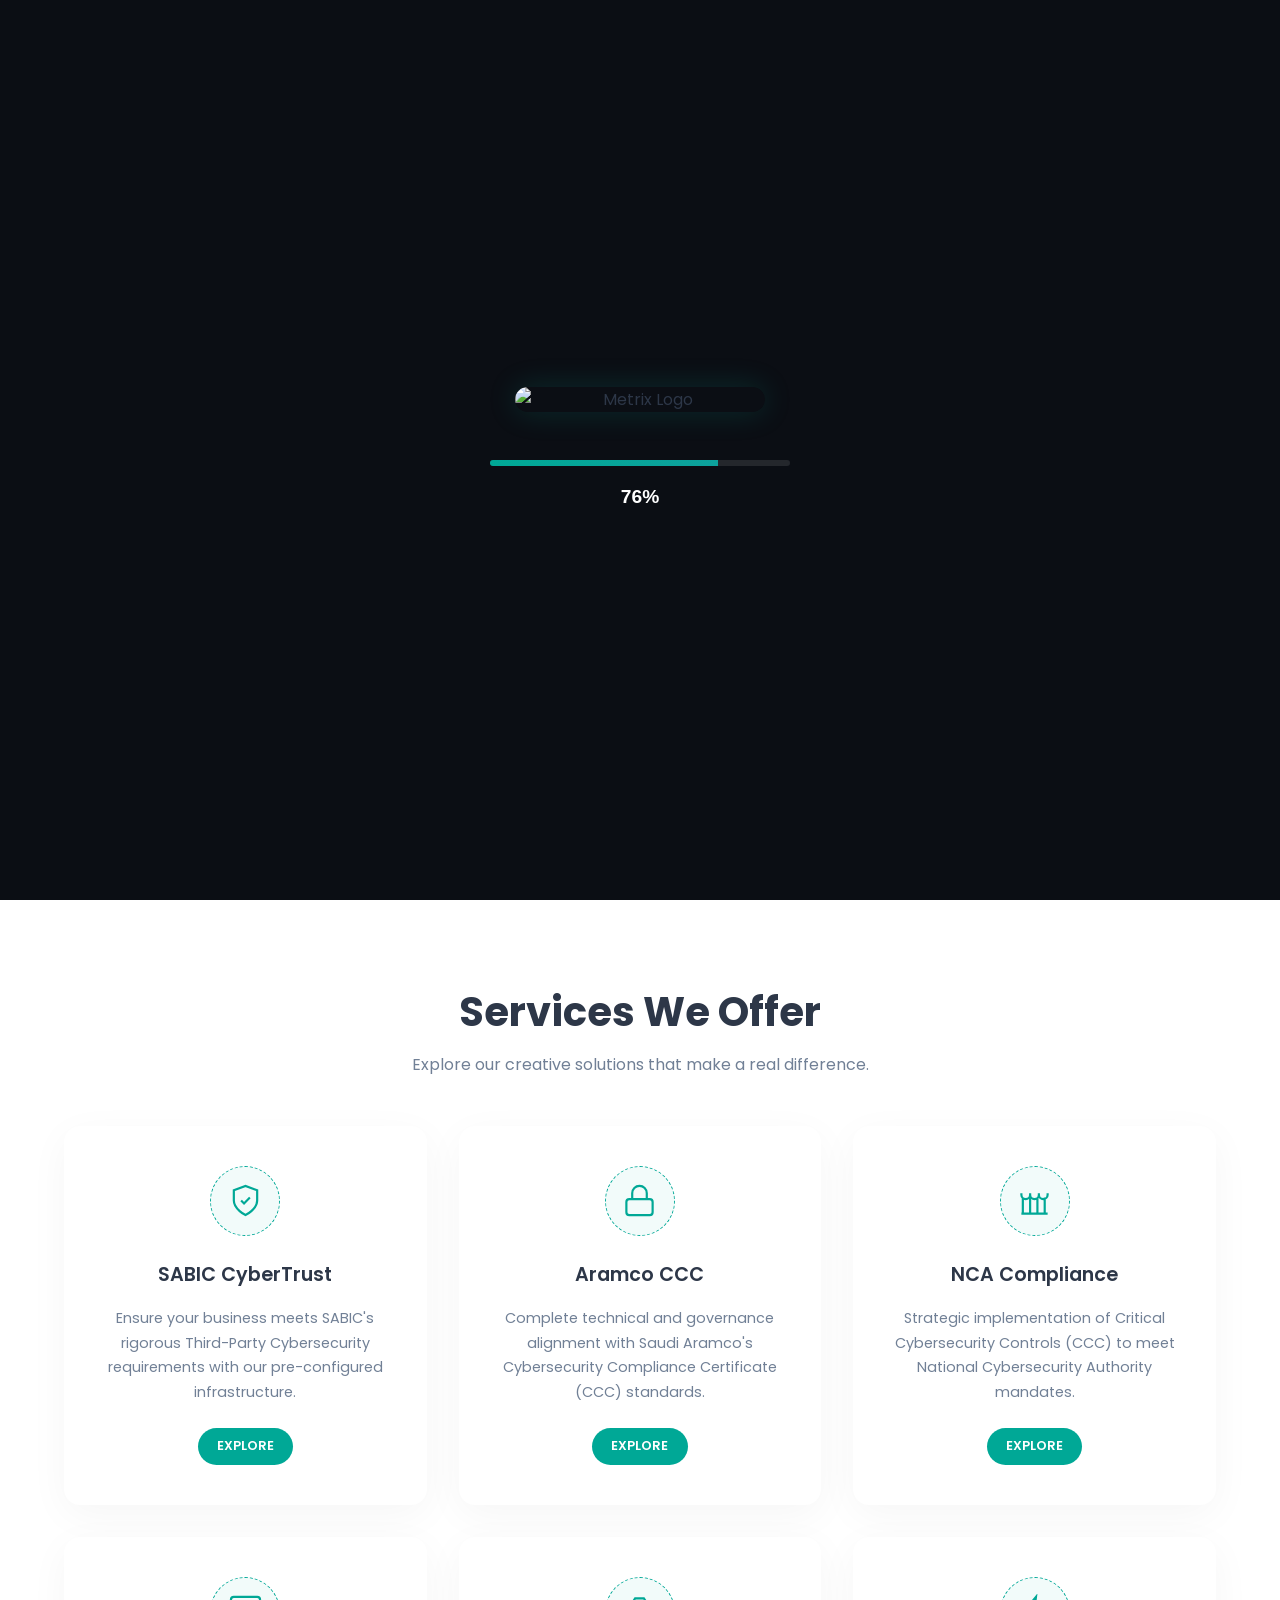
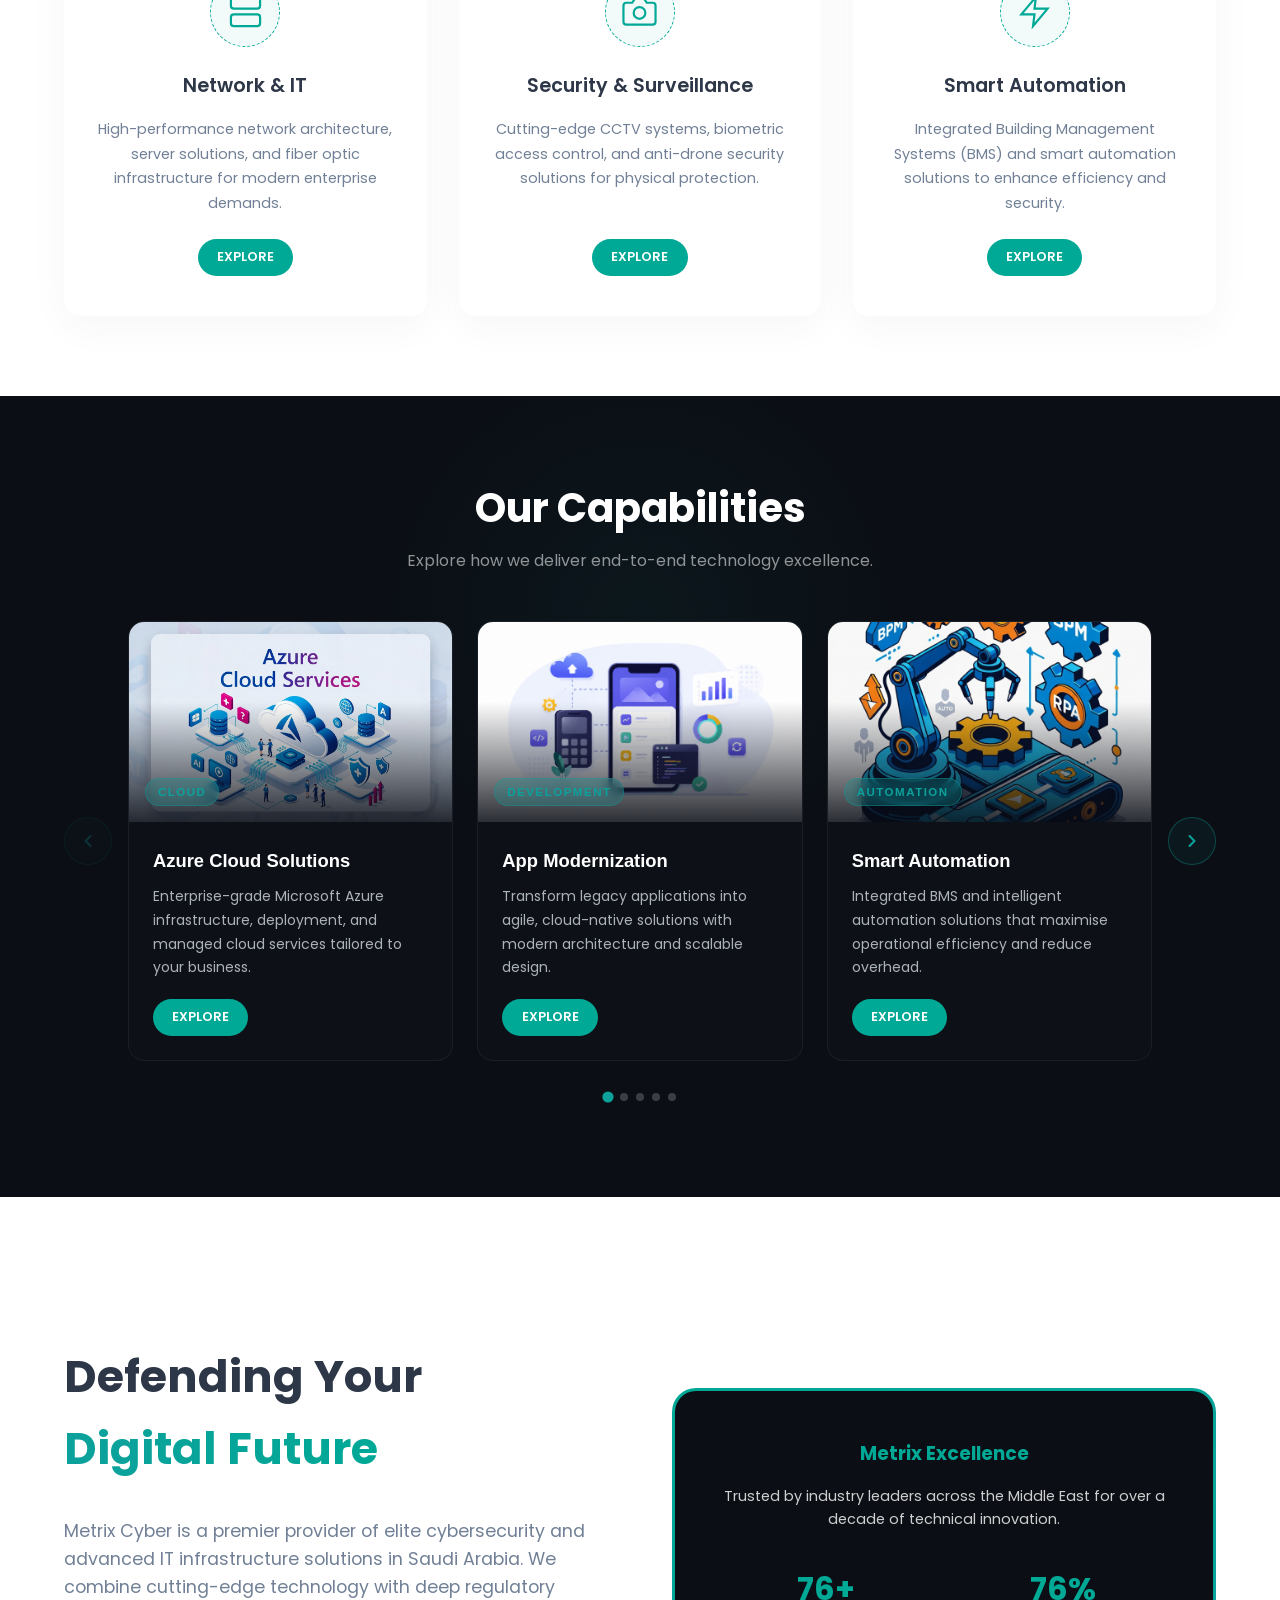
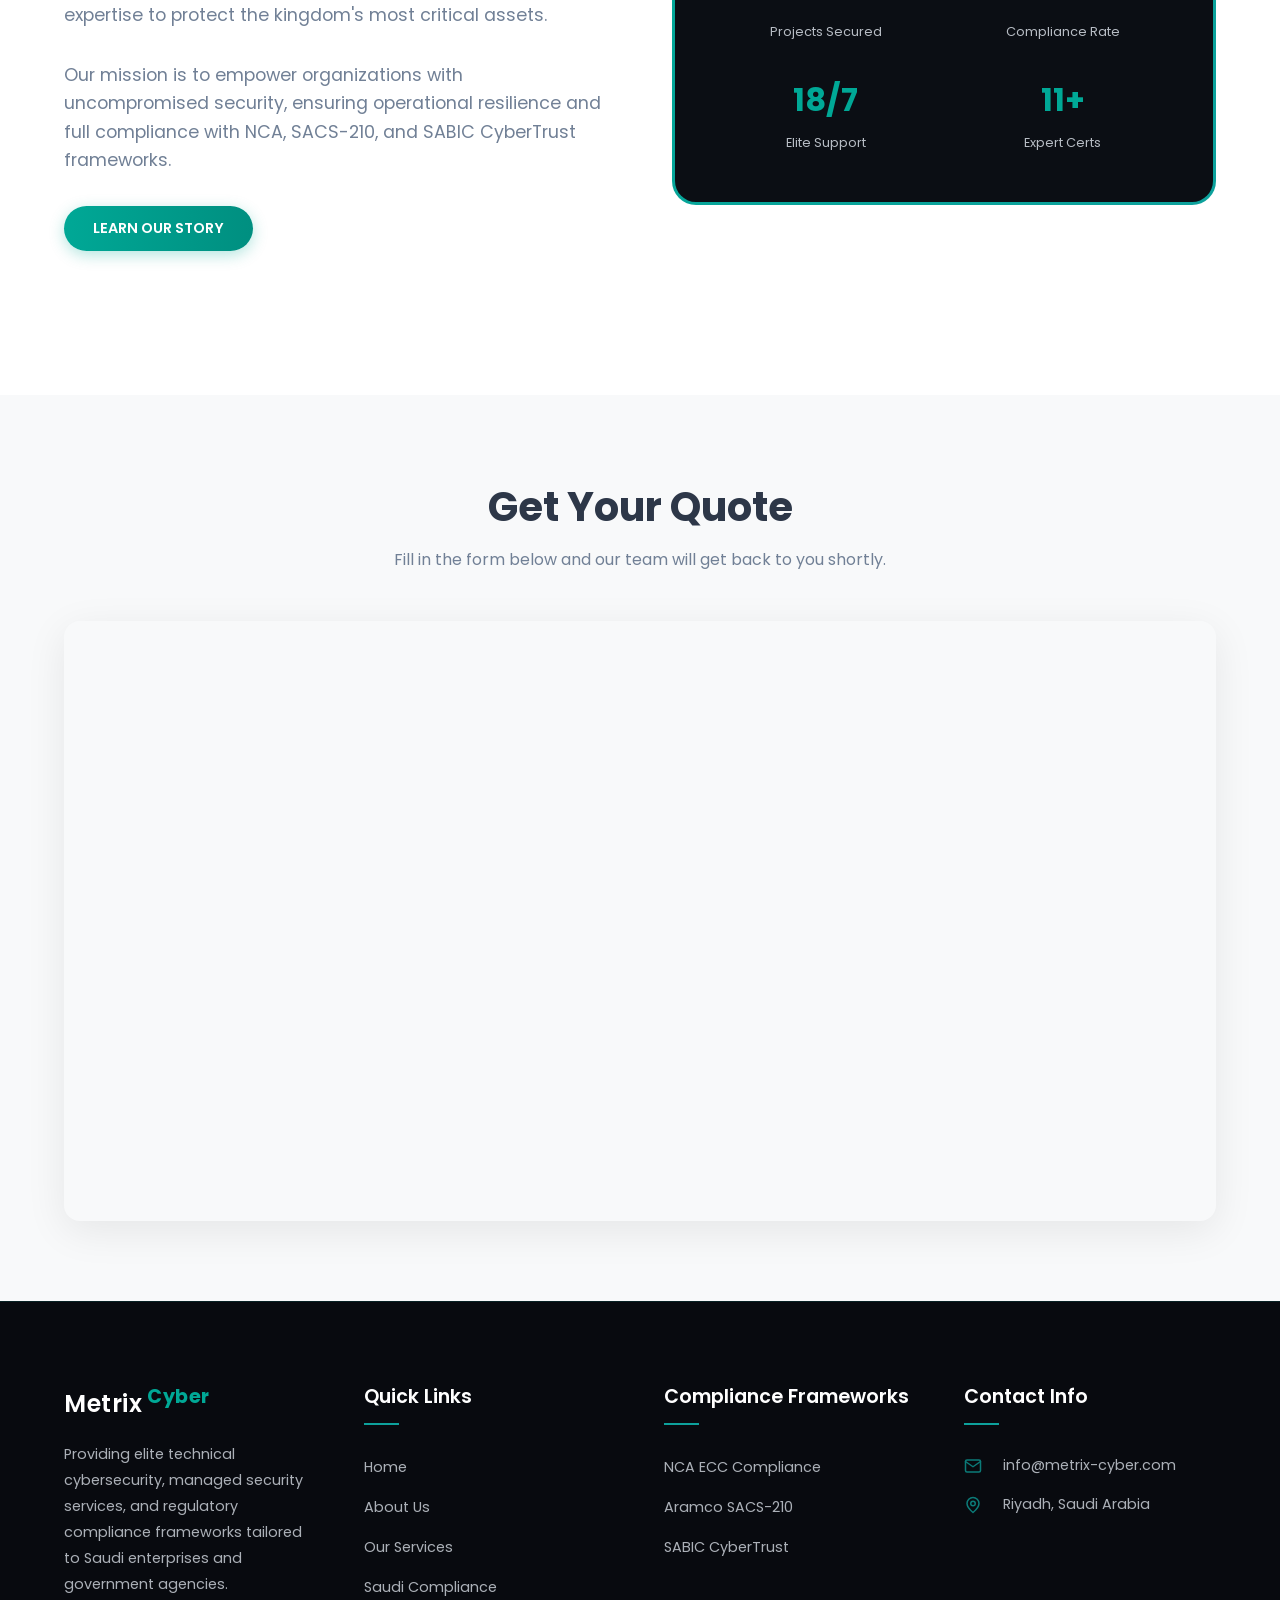
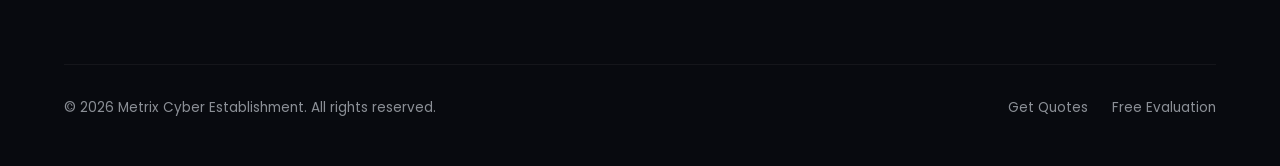
==== index.html @ 2e5e33c4 "Initial commit" ====
<!DOCTYPE html>
<html lang="en">

<head>
    <meta charset="UTF-8">
    <meta name="viewport" content="width=device-width, initial-scale=1.0">
    <title>Metrix Cyber - Advanced Cybersecurity & Compliance Saudi Arabia</title>
    <meta name="description" content="Metrix Cyber Establishment delivers elite corporate cybersecurity consulting, managed IT services, and rigorous regulatory compliance frameworks across Saudi Arabia. Partner with us for NCA ECC, Aramco SACS-210, and SABIC CyberTrust compliance.">
    <meta name="keywords" content="cybersecurity saudi arabia, metrix cyber, nca ecc compliance ksa, aramco sacs-210 certification, sabic cybertrust, cybersecurity riyadh, security audits saudi arabia">
    <meta name="robots" content="index, follow">
    <link rel="canonical" href="https://metrix-cyber.com/">
    
    <!-- Open Graph / Facebook -->
    <meta property="og:type" content="website">
    <meta property="og:url" content="https://metrix-cyber.com/">
    <meta property="og:title" content="Metrix Cyber - Advanced Cybersecurity & Compliance Saudi Arabia">
    <meta property="og:description" content="Metrix Cyber delivers premium corporate cybersecurity consulting, managed IT services, and rigorous regulatory compliance audits in KSA. NCA ECC, Aramco, SABIC CyberTrust.">
    <meta property="og:image" content="https://metrix-cyber.com/logo.png">

    <!-- Twitter -->
    <meta property="twitter:card" content="summary_large_image">
    <meta property="twitter:url" content="https://metrix-cyber.com/">
    <meta property="twitter:title" content="Metrix Cyber - Advanced Cybersecurity & Compliance Saudi Arabia">
    <meta property="twitter:description" content="Metrix Cyber delivers premium corporate cybersecurity consulting, managed IT services, and rigorous regulatory compliance audits in KSA. NCA ECC, Aramco, SABIC CyberTrust.">
    <meta property="twitter:image" content="https://metrix-cyber.com/logo.png">

    <!-- Schema.org JSON-LD Structured Data for LocalBusiness -->
    <script type="application/ld+json">
    {
      "@context": "https://schema.org",
      "@type": "LocalBusiness",
      "name": "Metrix Cyber Establishment",
      "image": "https://metrix-cyber.com/logo.png",
      "@id": "https://metrix-cyber.com/#organization",
      "url": "https://metrix-cyber.com/",
      "telephone": "",
      "address": {
        "@type": "PostalAddress",
        "streetAddress": "Riyadh",
        "addressLocality": "Riyadh",
        "addressRegion": "Riyadh Province",
        "addressCountry": "SA"
      },
      "geo": {
        "@type": "GeoCoordinates",
        "latitude": "24.7136",
        "longitude": "46.6753"
      },
      "openingHoursSpecification": {
        "@type": "OpeningHoursSpecification",
        "dayOfWeek": [
          "Sunday",
          "Monday",
          "Tuesday",
          "Wednesday",
          "Thursday"
        ],
        "opens": "08:00",
        "closes": "18:00"
      },
      "sameAs": []
    }
    </script>
    <link rel="icon" type="image/png" href="logo.png">
    <!-- Fonts -->
    <link href="https://fonts.googleapis.com/css2?family=Poppins:wght@300;400;500;600;700&display=swap"
        rel="stylesheet">
    <!-- CSS -->
    <link rel="stylesheet" href="./style.css?v=2">
    <!-- Three.js for 3D Particles -->
    <script src="https://cdnjs.cloudflare.com/ajax/libs/three.js/r128/three.min.js"></script>
</head>

<body>
    <!-- Preloader -->
    <div id="preloader">
        <script>
            (function() {
                var isReload = false;
                try {
                    var navs = window.performance && window.performance.getEntriesByType && window.performance.getEntriesByType('navigation');
                    if (navs && navs.length > 0) {
                        isReload = navs[0].type === 'reload';
                    }
                } catch(e) {}
                if (sessionStorage.getItem('preloader-run') === 'true' && !isReload) {
                    document.getElementById('preloader').style.display = 'none';
                }
            })();
        </script>
        <div class="loader-content">
            <div class="loader-logo-img">
                <img src="logo.png" alt="Metrix Logo">
            </div>
            <div class="loader-progress-container">
                <div class="loader-bar"></div>
                <div class="loader-percent">0%</div>
            </div>
        </div>
    </div>

    <!-- Navigation -->
    <header class="header" id="header">
        <div class="container header-container">
            <div class="logo">
                <span class="logo-text">Metrix</span><span class="logo-icon">Cyber</span>
            </div>
            <nav class="nav">
                <a href="#home" class="active">Home</a>
                <a href="#about">About Us</a>
                <a href="#services">Services</a>
                <a href="compliance.html">Compliance</a>
            </nav>
            <a href="https://forms.cloud.microsoft/r/xnYVCpfbb3" target="_blank" rel="noopener" class="btn primary-btn">GET QUOTES</a>
            <button class="dark-mode-toggle" id="dark-mode-toggle" aria-label="Toggle dark mode">
                <svg class="icon-sun" xmlns="http://www.w3.org/2000/svg" viewBox="0 0 24 24" fill="none" stroke="#0da19c" stroke-width="2" stroke-linecap="round" stroke-linejoin="round"><circle cx="12" cy="12" r="5"/><line x1="12" y1="1" x2="12" y2="3"/><line x1="12" y1="21" x2="12" y2="23"/><line x1="4.22" y1="4.22" x2="5.64" y2="5.64"/><line x1="18.36" y1="18.36" x2="19.78" y2="19.78"/><line x1="1" y1="12" x2="3" y2="12"/><line x1="21" y1="12" x2="23" y2="12"/><line x1="4.22" y1="19.78" x2="5.64" y2="18.36"/><line x1="18.36" y1="5.64" x2="19.78" y2="4.22"/></svg>
                <svg class="icon-moon" xmlns="http://www.w3.org/2000/svg" viewBox="0 0 24 24" fill="none" stroke="#0da19c" stroke-width="2" stroke-linecap="round" stroke-linejoin="round"><path d="M21 12.79A9 9 0 1 1 11.21 3 7 7 0 0 0 21 12.79z"/></svg>
            </button>
        </div>
    </header>

    <main>
        <!-- Hero Section -->
        <section id="home" class="hero section-scroll">
            <!-- 3D Particle Canvas -->
            <canvas id="hero-canvas"></canvas>

            <div class="container hero-content scroll-reveal">
                <h1>Delivering<br><span>Superior IT Solutions <span class="dot"></span></span></h1>
                <p>You can easily change any design to your own. It is also highly customizable SEO friendly template.
                </p>
            </div>
            <div class="hero-image-placeholder" id="hero-img-container">
                <img src="./Gemini_Generated_Image_jnz68rjnz68rjnz6.png" alt="Metrix Cyber Establishment - Advanced Corporate IT Solutions &amp; WebGL Cyber Defense Saudi Arabia"
                    style="max-width: 100%; height: auto;">
            </div>
        </section>

        <!-- Services Section -->
        <section id="services" class="services section-scroll">
            <div class="services-bg-placeholder" id="services-bg-container"></div>
            <div class="container scroll-reveal">
                <div class="section-header">
                    <h2>Services We Offer</h2>
                    <p>Explore our creative solutions that make a real difference.</p>
                </div>

                <div class="services-grid">
                    <div class="service-card scroll-reveal-delay">
                        <div class="icon-wrapper">
                            <img src="data:image/svg+xml;utf8,<svg xmlns='http://www.w3.org/2000/svg' viewBox='0 0 24 24' fill='none' stroke='%2300A896' stroke-width='1.5'><path d='M12 22s8-4 8-10V5l-8-3-8 3v7c0 6 8 10 8 10z'/><path d='M9 12l2 2 4-4'/></svg>"
                                alt="SABIC CyberTrust">
                        </div>
                        <h3>SABIC CyberTrust</h3>
                        <p>Ensure your business meets SABIC's rigorous Third-Party Cybersecurity requirements with our
                            pre-configured infrastructure.</p>
                        <a href="compliance.html#sabic-ct" class="btn-small">EXPLORE</a>
                    </div>

                    <div class="service-card scroll-reveal-delay">
                        <div class="icon-wrapper">
                            <img src="data:image/svg+xml;utf8,<svg xmlns='http://www.w3.org/2000/svg' viewBox='0 0 24 24' fill='none' stroke='%2300A896' stroke-width='1.5'><rect x='3' y='11' width='18' height='11' rx='2' ry='2'/><path d='M7 11V7a5 5 0 0 1 10 0v4'/></svg>"
                                alt="Aramco CCC">
                        </div>
                        <h3>Aramco CCC</h3>
                        <p>Complete technical and governance alignment with Saudi Aramco's Cybersecurity Compliance
                            Certificate (CCC) standards.</p>
                        <a href="compliance.html#sacs-210" class="btn-small">EXPLORE</a>
                    </div>

                    <div class="service-card scroll-reveal-delay">
                        <div class="icon-wrapper">
                            <img src="data:image/svg+xml;utf8,<svg xmlns='http://www.w3.org/2000/svg' viewBox='0 0 24 24' fill='none' stroke='%2300A896' stroke-width='1.5'><path d='M3 21h18M3 7v1a3 3 0 006 0V7m0 1a3 3 0 006 0V7m0 1a3 3 0 006 0V7M4 21V10m5 11V10m5 11V10m5 11V10'/></svg>"
                                alt="NCA Compliance">
                        </div>
                        <h3>NCA Compliance</h3>
                        <p>Strategic implementation of Critical Cybersecurity Controls (CCC) to meet National
                            Cybersecurity Authority mandates.</p>
                        <a href="compliance.html#nca" class="btn-small">EXPLORE</a>
                    </div>

                    <div class="service-card scroll-reveal-delay">
                        <div class="icon-wrapper">
                            <img src="data:image/svg+xml;utf8,<svg xmlns='http://www.w3.org/2000/svg' viewBox='0 0 24 24' fill='none' stroke='%2300A896' stroke-width='1.5'><rect x='2' y='2' width='20' height='8' rx='2'/><rect x='2' y='14' width='20' height='8' rx='2'/><line x1='6' y1='6' x2='6.01' y2='6'/><line x1='6' y1='18' x2='6.01' y2='18'/></svg>"
                                alt="Network & IT">
                        </div>
                        <h3>Network & IT</h3>
                        <p>High-performance network architecture, server solutions, and fiber optic infrastructure for
                            modern enterprise demands.</p>
                        <a href="services.html" class="btn-small">EXPLORE</a>
                    </div>

                    <div class="service-card scroll-reveal-delay">
                        <div class="icon-wrapper">
                            <img src="data:image/svg+xml;utf8,<svg xmlns='http://www.w3.org/2000/svg' viewBox='0 0 24 24' fill='none' stroke='%2300A896' stroke-width='1.5'><path d='M23 19a2 2 0 0 1-2 2H3a2 2 0 0 1-2-2V8a2 2 0 0 1 2-2h4l2-3h6l2 3h4a2 2 0 0 1 2 2z'/><circle cx='12' cy='13' r='4'/></svg>"
                                alt="Security & Surveillance">
                        </div>
                        <h3>Security & Surveillance</h3>
                        <p>Cutting-edge CCTV systems, biometric access control, and anti-drone security solutions for
                            physical protection.</p>
                        <a href="services.html" class="btn-small">EXPLORE</a>
                    </div>

                    <div class="service-card scroll-reveal-delay">
                        <div class="icon-wrapper">
                            <img src="data:image/svg+xml;utf8,<svg xmlns='http://www.w3.org/2000/svg' viewBox='0 0 24 24' fill='none' stroke='%2300A896' stroke-width='1.5'><path d='M13 2L3 14h9l-1 8 10-12h-9l1-8z'/></svg>"
                                alt="Smart Automation">
                        </div>
                        <h3>Smart Automation</h3>
                        <p>Integrated Building Management Systems (BMS) and smart automation solutions to enhance
                            efficiency and security.</p>
                        <a href="services.html" class="btn-small">EXPLORE</a>
                    </div>
                </div>
            </div>
        </section>

        <!-- Image Services Carousel Section -->
        <section class="img-services-section" id="img-services">
            <div class="container">
                <div class="section-header scroll-reveal">
                    <h2 style="color: var(--white);">Our Capabilities</h2>
                    <p style="color: rgba(255,255,255,0.55);">Explore how we deliver end-to-end technology excellence.</p>
                </div>

                <div class="img-carousel-wrapper">
                    <!-- Left Arrow -->
                    <button class="carousel-arrow" id="carousel-prev" aria-label="Previous services">
                        <svg width="20" height="20" viewBox="0 0 24 24" fill="none" stroke="currentColor" stroke-width="2.5" stroke-linecap="round" stroke-linejoin="round"><polyline points="15 18 9 12 15 6"/></svg>
                    </button>

                    <!-- Scrollable Viewport -->
                    <div class="img-carousel-viewport">
                        <div class="img-carousel-track" id="img-carousel-track">

                            <!-- Card 1: Azure Cloud -->
                            <div class="img-service-card" id="azure">
                                <div class="img-service-thumb">
                                    <img src="./images/AZURE.jpg" alt="Azure Cloud Services" loading="lazy">
                                    <div class="img-service-overlay">
                                        <span class="img-service-badge">Cloud</span>
                                    </div>
                                </div>
                                <div class="img-service-body">
                                    <h3>Azure Cloud Solutions</h3>
                                    <p>Enterprise-grade Microsoft Azure infrastructure, deployment, and managed cloud services tailored to your business.</p>
                                    <a href="services.html#azure" class="btn-small">EXPLORE</a>
                                </div>
                            </div>

                            <!-- Card 2: App Modernization -->
                            <div class="img-service-card" id="app-modernization">
                                <div class="img-service-thumb">
                                    <img src="./images/App Modernization.png" alt="App Modernization" loading="lazy">
                                    <div class="img-service-overlay">
                                        <span class="img-service-badge">Development</span>
                                    </div>
                                </div>
                                <div class="img-service-body">
                                    <h3>App Modernization</h3>
                                    <p>Transform legacy applications into agile, cloud-native solutions with modern architecture and scalable design.</p>
                                    <a href="services.html#app-modernization" class="btn-small">EXPLORE</a>
                                </div>
                            </div>

                            <!-- Card 3: Automation -->
                            <div class="img-service-card" id="automation">
                                <div class="img-service-thumb">
                                    <img src="./images/Automation.jpg" alt="Smart Automation" loading="lazy">
                                    <div class="img-service-overlay">
                                        <span class="img-service-badge">Automation</span>
                                    </div>
                                </div>
                                <div class="img-service-body">
                                    <h3>Smart Automation</h3>
                                    <p>Integrated BMS and intelligent automation solutions that maximise operational efficiency and reduce overhead.</p>
                                    <a href="services.html#automation" class="btn-small">EXPLORE</a>
                                </div>
                            </div>

                            <!-- Card 4: Data Analytics -->
                            <div class="img-service-card" id="data-analytics">
                                <div class="img-service-thumb">
                                    <img src="./images/Data Analytics.jpg" alt="Data Analytics" loading="lazy">
                                    <div class="img-service-overlay">
                                        <span class="img-service-badge">Analytics</span>
                                    </div>
                                </div>
                                <div class="img-service-body">
                                    <h3>Data Analytics</h3>
                                    <p>Turn raw data into actionable intelligence with advanced BI dashboards, reporting, and predictive analytics.</p>
                                    <a href="services.html#data-analytics" class="btn-small">EXPLORE</a>
                                </div>
                            </div>

                            <!-- Card 5: Digital Transformation -->
                            <div class="img-service-card" id="digital-transformation">
                                <div class="img-service-thumb">
                                    <img src="./images/DigitalTransformation.jpg" alt="Digital Transformation" loading="lazy">
                                    <div class="img-service-overlay">
                                        <span class="img-service-badge">Strategy</span>
                                    </div>
                                </div>
                                <div class="img-service-body">
                                    <h3>Digital Transformation</h3>
                                    <p>End-to-end digital strategy and implementation to future-proof your organisation in a rapidly evolving landscape.</p>
                                    <a href="services.html#digital-transformation" class="btn-small">EXPLORE</a>
                                </div>
                            </div>

                            <!-- Card 6: Managed IT -->
                            <div class="img-service-card" id="managed-it">
                                <div class="img-service-thumb">
                                    <img src="./images/ManagedIT.jpg" alt="Managed IT Services" loading="lazy">
                                    <div class="img-service-overlay">
                                        <span class="img-service-badge">Managed IT</span>
                                    </div>
                                </div>
                                <div class="img-service-body">
                                    <h3>Managed IT Services</h3>
                                    <p>Proactive 24/7 monitoring, helpdesk support, and full IT management so you can focus on your core business.</p>
                                    <a href="services.html#managed-it" class="btn-small">EXPLORE</a>
                                </div>
                            </div>

                            <!-- Card 7: Microsoft Dynamics -->
                            <div class="img-service-card" id="dynamics">
                                <div class="img-service-thumb">
                                    <img src="./images/Microsoft Dynamics.jpg" alt="Microsoft Dynamics" loading="lazy">
                                    <div class="img-service-overlay">
                                        <span class="img-service-badge">ERP / CRM</span>
                                    </div>
                                </div>
                                <div class="img-service-body">
                                    <h3>Microsoft Dynamics</h3>
                                    <p>Streamline operations with Microsoft Dynamics 365 ERP and CRM solutions customised for Saudi enterprises.</p>
                                    <a href="services.html#dynamics" class="btn-small">EXPLORE</a>
                                </div>
                            </div>

                        </div><!-- /.img-carousel-track -->
                    </div><!-- /.img-carousel-viewport -->

                    <!-- Right Arrow -->
                    <button class="carousel-arrow" id="carousel-next" aria-label="Next services">
                        <svg width="20" height="20" viewBox="0 0 24 24" fill="none" stroke="currentColor" stroke-width="2.5" stroke-linecap="round" stroke-linejoin="round"><polyline points="9 18 15 12 9 6"/></svg>
                    </button>
                </div><!-- /.img-carousel-wrapper -->

                <!-- Dot Indicators -->
                <div class="carousel-dots" id="carousel-dots"></div>

            </div>
        </section>

        <!-- About Us Section -->
        <section id="about" class="section-scroll" style="background: var(--white);">
            <div class="container scroll-reveal">
                <div class="about-split">
                    <div class="about-text">
                        <div class="section-header" style="text-align: left; margin-bottom: 2rem;">
                            <h2 style="font-size: 2.8rem;">Defending Your <br><span class="gradient-text">Digital
                                    Future</span></h2>
                        </div>
                        <p style="color: var(--gray-muted); font-size: 1.1rem; margin-bottom: 2rem;">
                            Metrix Cyber is a premier provider of elite cybersecurity and advanced IT infrastructure
                            solutions in Saudi Arabia. We combine cutting-edge technology with deep regulatory expertise
                            to protect the kingdom's most critical assets.
                        </p>
                        <p style="color: var(--gray-muted); font-size: 1.1rem; margin-bottom: 2rem;">
                            Our mission is to empower organizations with uncompromised security, ensuring operational
                            resilience and full compliance with NCA, SACS-210, and SABIC CyberTrust frameworks.
                        </p>
                        <a href="about.html" class="btn primary-btn">LEARN OUR STORY</a>
                    </div>
                    <div class="about-visual">
                        <div class="interactive-card">
                            <div class="card-inner">
                                <h3 style="color: var(--primary-teal); margin-bottom: 1rem;">Metrix Excellence</h3>
                                <p style="font-size: 0.9rem; opacity: 0.8;">Trusted by industry leaders across the
                                    Middle East for over a decade of technical innovation.</p>
                                <div class="stat-grid">
                                    <div class="stat-item">
                                        <h4><span class="count-up" data-target="100">0</span>+</h4>
                                        <p>Projects Secured</p>
                                    </div>
                                    <div class="stat-item">
                                        <h4><span class="count-up" data-target="100">0</span>%</h4>
                                        <p>Compliance Rate</p>
                                    </div>
                                    <div class="stat-item">
                                        <h4><span class="count-up" data-target="24">0</span>/7</h4>
                                        <p>Elite Support</p>
                                    </div>
                                    <div class="stat-item">
                                        <h4><span class="count-up" data-target="15">0</span>+</h4>
                                        <p>Expert Certs</p>
                                    </div>
                                </div>
                            </div>
                        </div>
                    </div>
                </div>
            </div>
        </section>

        <!-- Quote / Contact Section -->
        <section id="contact" class="contact section-scroll" style="background: #f8f9fa;">
            <div class="container scroll-reveal">
                <div class="section-header">
                    <h2>Get Your Quote</h2>
                    <p>Fill in the form below and our team will get back to you shortly.</p>
                </div>
                <div class="ms-form-wrapper">
                    <iframe
                        id="ms-quote-form"
                        src="https://forms.cloud.microsoft/r/xnYVCpfbb3"
                        width="100%"
                        height="600"
                        frameborder="0"
                        marginwidth="0"
                        marginheight="0"
                        style="border: none; border-radius: 16px; box-shadow: 0 10px 40px rgba(0,0,0,0.08); display: block;"
                        allowfullscreen
                        title="Metrix Cyber Quote Request Form"
                    ></iframe>
                </div>
            </div>
        </section>

    </main>

    <!-- Footer -->
    <footer class="footer">
        <div class="container">
            <div class="footer-grid">
                <div class="footer-col footer-about">
                    <div class="logo">
                        <span class="logo-text" style="color: var(--white);">Metrix</span><span class="logo-icon">Cyber</span>
                    </div>
                    <p style="margin-top: 1rem;">Providing elite technical cybersecurity, managed security services, and regulatory compliance frameworks tailored to Saudi enterprises and government agencies.</p>
                </div>
                <div class="footer-col">
                    <h3>Quick Links</h3>
                    <ul class="footer-links-list">
                        <li><a href="index.html">Home</a></li>
                        <li><a href="about.html">About Us</a></li>
                        <li><a href="services.html">Our Services</a></li>
                        <li><a href="compliance.html">Saudi Compliance</a></li>
                    </ul>
                </div>
                <div class="footer-col">
                    <h3>Compliance Frameworks</h3>
                    <ul class="footer-links-list">
                        <li><a href="compliance.html#nca">NCA ECC Compliance</a></li>
                        <li><a href="compliance.html#aramco">Aramco SACS-210</a></li>
                        <li><a href="compliance.html#sabic">SABIC CyberTrust</a></li>
                    </ul>
                </div>
                <div class="footer-col">
                    <h3>Contact Info</h3>
                    <ul class="footer-contact-info">
                        <li style="color: var(--text-light); opacity: 0.75; font-size: 0.9rem;">
                            <svg width="18" height="18" viewBox="0 0 24 24" fill="none" stroke="currentColor" stroke-width="2" stroke-linecap="round" stroke-linejoin="round" style="margin-right: 0.5rem; color: var(--accent-cyan);"><path d="M4 4h16c1.1 0 2 .9 2 2v12c0 1.1-.9 2-2 2H4c-1.1 0-2-.9-2-2V6c0-1.1.9-2 2-2z"></path><polyline points="22,6 12,13 2,6"></polyline></svg>
                            info@metrix-cyber.com
                        </li>
                        <li style="color: var(--text-light); opacity: 0.75; font-size: 0.9rem;">
                            <svg width="18" height="18" viewBox="0 0 24 24" fill="none" stroke="currentColor" stroke-width="2" stroke-linecap="round" stroke-linejoin="round" style="margin-right: 0.5rem; color: var(--accent-cyan);"><path d="M12 2a8 8 0 0 0-8 8c0 5.25 8 12 8 12s8-6.75 8-12a8 8 0 0 0-8-8z"></path><circle cx="12" cy="10" r="3"></circle></svg>
                            Riyadh, Saudi Arabia
                        </li>
                    </ul>
                </div>
            </div>
            <div class="footer-bottom">
                <p>&copy; 2026 Metrix Cyber Establishment. All rights reserved.</p>
                <div class="footer-bottom-links">
                    <a href="index.html#contact">Get Quotes</a>
                    <a href="compliance.html#evaluation">Free Evaluation</a>
                </div>
            </div>
        </div>
    </footer>

    <!-- Scripts -->
    <script src="./script.js?v=2"></script>
    <script src="./chatbot.js?v=2"></script>
</body>

</html>
---- style.css ----
/* Color Palette based on Screenshots */
:root {
    --primary-teal: #00A896; /* Close match to the teal/cyan in screenshots */
    --primary-dark: #008f80;
    --dark-bg: #0B0E14; /* Deep dark background for hero */
    --light-bg: #F8F9FA; /* Off-white for sections */
    --white: #FFFFFF;
    --text-dark: #2D3748; /* Text on light background */
    --text-light: #E2E8F0; /* Text on dark background */
    --gray-muted: #718096;
    --font-main: 'Poppins', sans-serif;
    --transition-speed: 0.4s;
    --z-loader: 9999;
    --accent-cyan: #0da19c;
}

* { margin: 0; padding: 0; box-sizing: border-box; }
html { scroll-behavior: smooth; font-family: var(--font-main); overflow-x: hidden; }
body { background-color: var(--white); color: var(--text-dark); line-height: 1.6; }

/* Scroll Animations */
.scroll-reveal {
    opacity: 0;
    transform: translateY(40px);
    transition: opacity 0.8s ease-out, transform 0.8s ease-out;
}
.scroll-reveal.visible {
    opacity: 1;
    transform: translateY(0);
}
.scroll-reveal-delay {
    opacity: 0;
    transform: translateY(30px);
    transition: opacity 0.6s ease-out, transform 0.6s ease-out;
}
.scroll-reveal-delay.visible {
    opacity: 1;
    transform: translateY(0);
}

.container {
    width: 90%;
    max-width: 1200px;
    margin: 0 auto;
    position: relative;
    z-index: 2;
}

.section-scroll { padding: 5rem 0; }
.section-header { text-align: center; margin-bottom: 3rem; }
.section-header h2 { font-size: 2.5rem; font-weight: 700; color: var(--text-dark); margin-bottom: 0.5rem; }
.section-header p { color: var(--gray-muted); font-size: 1rem; }

/* Buttons */
.btn {
    display: inline-block; padding: 0.7rem 1.8rem; border-radius: 30px; font-weight: 600; text-decoration: none; font-size: 0.9rem; cursor: pointer; transition: all var(--transition-speed); border: none; outline: none;
}
.primary-btn {
    background: linear-gradient(90deg, #00A896, #008f80); color: var(--white); box-shadow: 0 4px 15px rgba(0, 168, 150, 0.3);
}
.primary-btn:hover { transform: translateY(-2px); box-shadow: 0 6px 20px rgba(0, 168, 150, 0.4); }

.btn-small {
    background: var(--primary-teal); color: var(--white); padding: 0.5rem 1.2rem; border-radius: 20px; text-decoration: none; font-size: 0.8rem; font-weight: 600; transition: 0.3s;
}
.btn-small:hover { background: var(--primary-dark); }

/* Preloader */
#preloader {
    position: fixed;
    top: 0;
    left: 0;
    width: 100%;
    height: 100%;
    background-color: var(--dark-bg);
    display: flex;
    justify-content: center;
    align-items: center;
    z-index: var(--z-loader);
    transition: opacity 0.8s ease, visibility 0.8s;
}

#preloader.fade-out {
    opacity: 0;
    visibility: hidden;
}

.loader-content {
    text-align: center;
    display: flex;
    flex-direction: column;
    align-items: center;
    gap: 3rem;
}

.loader-logo-img {
    width: 250px;
    animation: logoPulse 2s infinite ease-in-out;
}

.loader-logo-img img {
    width: 100%;
    height: auto;
    border-radius: 20px;
    box-shadow: 0 0 30px rgba(0, 168, 150, 0.2);
    display: block;
}

.loader-progress-container {
    width: 300px;
    display: flex;
    flex-direction: column;
    align-items: center;
    gap: 1rem;
}

.loader-bar {
    width: 100%;
    height: 6px;
    background: rgba(255, 255, 255, 0.1);
    border-radius: 10px;
    position: relative;
    overflow: hidden;
}

.loader-bar::after {
    content: "";
    position: absolute;
    top: 0;
    left: 0;
    width: var(--load-progress, 0%);
    height: 100%;
    background: linear-gradient(90deg, var(--primary-teal), var(--accent-cyan));
    transition: width 0.1s linear;
}

.loader-percent {
    color: var(--white);
    font-size: 1.2rem;
    font-weight: 600;
    font-family: 'Space Grotesk', sans-serif;
}

@keyframes logoPulse {
    0%, 100% { transform: scale(1); filter: drop-shadow(0 0 0px var(--primary-teal)); }
    50% { transform: scale(1.05); filter: drop-shadow(0 0 30px var(--primary-teal)); }
}


/* Header */
.header { position: fixed; top: 20px; width: 100%; padding: 0; z-index: 100; transition: all 0.4s; display: flex; justify-content: center; }
.header.scrolled { top: 0; }

.header-container { 
    background: #000000; 
    border-radius: 50px; 
    padding: 0.8rem 2.5rem; 
    display: flex; justify-content: space-between; align-items: center; 
    transition: all 0.4s;
    box-shadow: 0 4px 15px rgba(0,0,0,0.5);
    width: max-content;
    gap: 3rem;
}

.header.scrolled .header-container { 
    background: var(--white); 
    border-radius: 0; 
    padding: 1.2rem 5%; 
    max-width: 100%; 
    width: 100%;
    box-shadow: 0 2px 10px rgba(0,0,0,0.05);
}

.logo { font-size: 1.5rem; font-weight: 600; letter-spacing: 0.5px; }
.logo-text { color: var(--white); transition: color 0.3s; }
.logo-icon { color: var(--primary-teal); font-size: 1.2rem; vertical-align: super; font-weight: 700; margin-left: 5px; }
.header.scrolled .logo-text { color: var(--text-dark); }

.nav { display: flex; gap: 2rem; align-items: center; }
.nav a { color: var(--white); text-decoration: none; font-weight: 500; font-size: 0.95rem; transition: color 0.3s; }
.nav a:hover, .nav a.active { color: var(--primary-teal); }
.header.scrolled .nav a { color: var(--text-dark); }
.header.scrolled .nav a:hover, .header.scrolled .nav a.active { color: var(--primary-teal); }

/* Dropdown */
.dropdown { position: relative; display: inline-block; }
.dropdown-content { display: none; position: absolute; background-color: var(--white); min-width: 160px; box-shadow: 0px 8px 16px 0px rgba(0,0,0,0.1); z-index: 1; border-radius: 8px; top: 100%; overflow: hidden; margin-top: 10px; }
.dropdown-content a { color: var(--text-dark) !important; padding: 12px 16px; text-decoration: none; display: block; font-size: 0.85rem; }
.dropdown-content a:hover { background-color: rgba(0, 168, 150, 0.05); color: var(--primary-teal) !important; }
.dropdown:hover .dropdown-content { display: block; }

/* Hero Section */
.hero {
    height: 100vh; position: relative; display: flex; align-items: center; background: radial-gradient(circle at right center, #0e1621, var(--dark-bg)); overflow: hidden;
}
#hero-canvas { position: absolute; top: 0; left: 0; width: 100%; height: 100%; z-index: 1; }
.hero-content { margin-top: 5rem; max-width: 600px; }
.hero h1 { font-size: 3.5rem; color: var(--white); font-weight: 700; line-height: 1.2; margin-bottom: 1rem; }
.hero h1 span { color: var(--white); position: relative; }
.hero h1 .dot { width: 8px; height: 8px; background: var(--primary-teal); border-radius: 50%; display: inline-block; margin-left: 5px; }
.hero p { color: var(--text-light); font-size: 1.1rem; margin-bottom: 2rem; max-width: 500px; }
.hero-image-placeholder { position: absolute; right: 0; top: 0; width: 100%; height: 100%; z-index: 0; pointer-events: none; }
.hero-image-placeholder img { width: 100%; height: 100%; object-fit: cover; object-position: right center; opacity: 0.8; }

/* Services Section */
.services { background-color: var(--white); position: relative; overflow: hidden; }
#services-bg-container { position: absolute; top: 0; left: 0; width: 100%; height: 100%; z-index: 1; opacity: 0.1; background-size: cover; background-position: center; pointer-events: none; }
.services-grid { display: grid; grid-template-columns: repeat(auto-fit, minmax(300px, 1fr)); gap: 2rem; }
.service-card {
    background: var(--white); 
    padding: 2.5rem 2rem; 
    border-radius: 16px; 
    box-shadow: 0 10px 40px rgba(0,0,0,0.04); 
    text-align: center; 
    transition: transform 0.4s, box-shadow 0.4s;
    display: flex;
    flex-direction: column;
    height: 100%;
}
.service-card:hover { transform: translateY(-10px); box-shadow: 0 15px 50px rgba(0, 168, 150, 0.1); }
.icon-wrapper { width: 70px; height: 70px; margin: 0 auto 1.5rem auto; border-radius: 50%; background: rgba(0, 168, 150, 0.05); border: 1px dashed var(--primary-teal); display: flex; justify-content: center; align-items: center; flex-shrink: 0; }
.icon-wrapper img { width: 35px; height: 35px; }
.service-card h3 { color: var(--text-dark); font-size: 1.2rem; font-weight: 600; margin-bottom: 1rem; }
.service-card p { color: var(--gray-muted); font-size: 0.9rem; margin-bottom: 1.5rem; line-height: 1.7; flex-grow: 1; }
.service-card .btn-small { margin-top: auto; align-self: center; }

.service-details {
    list-style: none;
    margin-top: 1.5rem;
    text-align: left;
    display: flex;
    flex-direction: column;
    gap: 0.8rem;
}

.service-details li {
    font-size: 0.85rem;
    color: var(--text-dark);
    padding-left: 1.5rem;
    position: relative;
    font-weight: 500;
}

.service-details li::before {
    content: "→";
    position: absolute;
    left: 0;
    color: var(--primary-teal);
    font-weight: 700;
}


/* Quote Form */
.contact { background-color: var(--light-bg); }
.quote-form { max-width: 600px; margin: 0 auto; display: flex; flex-direction: column; gap: 1.5rem; background: var(--white); padding: 3rem; border-radius: 16px; box-shadow: 0 10px 30px rgba(0,0,0,0.03); }
.quote-form input, .quote-form select, .quote-form textarea {
    width: 100%; padding: 1rem; border: 1px solid #e2e8f0; border-radius: 8px; font-family: var(--font-main); font-size: 0.95rem; color: var(--text-dark); transition: border-color 0.3s;
}
.quote-form input:focus, .quote-form select:focus, .quote-form textarea:focus { outline: none; border-color: var(--primary-teal); }
.success-msg { color: var(--primary-teal); text-align: center; font-weight: 600; margin-top: 1rem; }

/* Inner Pages Styles */
.page-content { padding-top: 100px; }

.page-hero {
    background: radial-gradient(circle at 70% 30%, #0e1621, var(--dark-bg));
    padding: 8rem 5% 6rem 5%;
    text-align: center;
    color: var(--white);
}

.page-hero h1 {
    font-size: 3.5rem;
    font-weight: 800;
    margin-bottom: 1.5rem;
    line-height: 1.1;
}

.page-hero p {
    font-size: 1.2rem;
    color: var(--text-light);
    max-width: 800px;
    margin: 0 auto;
    opacity: 0.9;
}

.gradient-text {
    background: linear-gradient(90deg, var(--accent-cyan), #00A896);
    -webkit-background-clip: text;
    -webkit-text-fill-color: transparent;
}

.compliance-section {
    padding: 6rem 10%;
    background: var(--white);
}

.compliance-section:nth-of-type(even) {
    background: var(--light-bg);
}

.section-title {
    font-size: 2.5rem;
    font-weight: 700;
    margin-bottom: 3rem;
    text-align: center;
    color: var(--text-dark);
}

.compliance-card {
    background: var(--white);
    padding: 3rem;
    border-radius: 20px;
    box-shadow: 0 20px 50px rgba(0,0,0,0.05);
    border: 1px solid rgba(0, 168, 150, 0.1);
    max-width: 900px;
    margin: 0 auto;
}

.compliance-card h3 {
    font-size: 1.8rem;
    margin-bottom: 1.5rem;
    color: var(--primary-teal);
}

.compliance-card p {
    font-size: 1.1rem;
    color: var(--gray-muted);
    margin-bottom: 2rem;
}

.compliance-card ul {
    list-style: none;
    display: grid;
    grid-template-columns: repeat(auto-fit, minmax(250px, 1fr));
    gap: 1rem;
}

.compliance-card ul li {
    background: rgba(0, 168, 150, 0.05);
    padding: 1rem;
    border-radius: 8px;
    font-weight: 500;
    color: var(--text-dark);
}

.contact-container {
    max-width: 800px;
    margin: 0 auto;
}

.contact-form {
    background: var(--white);
    padding: 3rem;
    border-radius: 20px;
    box-shadow: 0 20px 50px rgba(0,0,0,0.05);
    display: flex;
    flex-direction: column;
    gap: 1.5rem;
}

.contact-form input, .contact-form select, .contact-form textarea {
    width: 100%;
    padding: 1.2rem;
    border: 1px solid #e2e8f0;
    border-radius: 10px;
    font-family: var(--font-main);
    background: #fdfdfd;
}

.contact-form input:focus, .contact-form select:focus, .contact-form textarea:focus {
    outline: none;
    border-color: var(--primary-teal);
    box-shadow: 0 0 0 4px rgba(0, 168, 150, 0.1);
}

.submit-btn {
    width: 100%;
    padding: 1.2rem;
    font-size: 1.1rem;
}


/* About Section */
.about-split { display: flex; gap: 4rem; align-items: center; padding: 4rem 0; }
.about-text { flex: 1; }
.about-visual { flex: 1; perspective: 1000px; }
.interactive-card {
    background: linear-gradient(135deg, #00A896 0%, var(--accent-cyan) 100%);
    padding: 3px;
    border-radius: 24px;
    transform: rotateY(-10px);
    transition: 0.6s cubic-bezier(0.23, 1, 0.32, 1);
    cursor: pointer;
}
.interactive-card:hover { transform: rotateY(0deg) scale(1.05); }
.card-inner {
    background: var(--dark-bg);
    padding: 3rem;
    border-radius: 21px;
    color: var(--white);
    text-align: center;
}
.stat-grid { display: grid; grid-template-columns: 1fr 1fr; gap: 2rem; margin-top: 2rem; }
.stat-item h4 { font-size: 2rem; color: var(--primary-teal); margin-bottom: 0.5rem; }
.stat-item p { font-size: 0.8rem; color: var(--text-light); opacity: 0.8; }

/* Dark Mode Toggle Button */
.dark-mode-toggle {
    width: 40px;
    height: 40px;
    border-radius: 50%;
    border: none;
    background: rgba(255, 255, 255, 0.1);
    cursor: pointer;
    display: flex;
    justify-content: center;
    align-items: center;
    transition: all 0.4s ease;
    position: relative;
    overflow: hidden;
    flex-shrink: 0;
}

.dark-mode-toggle:hover {
    background: rgba(13, 161, 156, 0.15);
    transform: scale(1.1);
}

.dark-mode-toggle svg {
    width: 22px;
    height: 22px;
    transition: all 0.4s ease;
}

.dark-mode-toggle .icon-sun,
.dark-mode-toggle .icon-moon { position: absolute; transition: all 0.4s ease; }

.dark-mode-toggle .icon-sun { opacity: 1; transform: rotate(0deg) scale(1); }
.dark-mode-toggle .icon-moon { opacity: 0; transform: rotate(-90deg) scale(0.5); }

body.dark-mode .dark-mode-toggle .icon-sun { opacity: 0; transform: rotate(90deg) scale(0.5); }
body.dark-mode .dark-mode-toggle .icon-moon { opacity: 1; transform: rotate(0deg) scale(1); }

.header.scrolled .dark-mode-toggle { background: rgba(0, 0, 0, 0.06); }
.header.scrolled .dark-mode-toggle:hover { background: rgba(13, 161, 156, 0.15); }
.header.scrolled .dark-mode-toggle svg { stroke: var(--text-dark); }

/* ===== DARK MODE OVERRIDES ===== */
body.dark-mode {
    background-color: #0d1117;
    color: #e2e8f0;
}

/* Header */
body.dark-mode .header.scrolled .header-container {
    background: #161b22;
    box-shadow: 0 2px 10px rgba(0,0,0,0.4);
}
body.dark-mode .header.scrolled .logo-text { color: #e2e8f0; }
body.dark-mode .header.scrolled .nav a { color: #c9d1d9; }
body.dark-mode .header.scrolled .nav a:hover,
body.dark-mode .header.scrolled .nav a.active { color: var(--accent-cyan); }
body.dark-mode .header.scrolled .dark-mode-toggle { background: rgba(255,255,255,0.08); }
body.dark-mode .header.scrolled .dark-mode-toggle svg { stroke: #e2e8f0; }

/* Services Section */
body.dark-mode .services { background-color: #0d1117; }
body.dark-mode .service-card {
    background: #161b22;
    box-shadow: 0 10px 40px rgba(0,0,0,0.3);
    border: 1px solid rgba(13, 161, 156, 0.06);
}
body.dark-mode .service-card:hover { box-shadow: 0 15px 50px rgba(13, 161, 156, 0.08); }
body.dark-mode .service-card h3 { color: #e2e8f0; }
body.dark-mode .service-card p { color: #8b949e; }
body.dark-mode .service-details li { color: #c9d1d9; }
body.dark-mode .icon-wrapper { background: rgba(13, 161, 156, 0.06); border-color: rgba(13, 161, 156, 0.2); }

/* Section Headers */
body.dark-mode .section-header h2 { color: #e2e8f0; }
body.dark-mode .section-header p { color: #8b949e; }
body.dark-mode .section-title { color: #e2e8f0; }

/* About Section */
body.dark-mode .about-split p,
body.dark-mode [style*="color: var(--gray-muted)"] { color: #8b949e !important; }
body.dark-mode .about-split h2 { color: #e2e8f0 !important; }

/* Quote / Contact Form */
body.dark-mode .contact { background-color: #111820; }
body.dark-mode .quote-form {
    background: #161b22;
    box-shadow: 0 10px 30px rgba(0,0,0,0.4);
}
body.dark-mode .quote-form input,
body.dark-mode .quote-form select,
body.dark-mode .quote-form textarea {
    background: #0d1117;
    border-color: #30363d;
    color: #e2e8f0;
}
body.dark-mode .quote-form input::placeholder,
body.dark-mode .quote-form select::placeholder,
body.dark-mode .quote-form textarea::placeholder { color: #6e7681; }

/* Compliance Pages */
body.dark-mode .compliance-section { background: #0d1117; }
body.dark-mode .compliance-section:nth-of-type(even) { background: #111820; }
body.dark-mode .compliance-card {
    background: #161b22;
    box-shadow: 0 20px 50px rgba(0,0,0,0.4);
    border-color: rgba(13, 161, 156, 0.08);
}
body.dark-mode .compliance-card p { color: #8b949e; }
body.dark-mode .compliance-card ul li {
    background: rgba(13, 161, 156, 0.05);
    color: #c9d1d9;
}

body.dark-mode .contact-form {
    background: #161b22;
    box-shadow: 0 20px 50px rgba(0,0,0,0.4);
}
body.dark-mode .contact-form input,
body.dark-mode .contact-form select,
body.dark-mode .contact-form textarea {
    background: #0d1117;
    border-color: #30363d;
    color: #e2e8f0;
}

/* Dropdown */
body.dark-mode .dropdown-content { background-color: #161b22; }
body.dark-mode .dropdown-content a { color: #c9d1d9 !important; }
body.dark-mode .dropdown-content a:hover { background-color: rgba(13, 161, 156, 0.06); color: var(--accent-cyan) !important; }

/* About page inline styles override */
body.dark-mode [style*="background: var(--white)"],
body.dark-mode section[style*="background: var(--white)"] { background: #0d1117 !important; }
body.dark-mode [style*="background: #f8f9fa"],
body.dark-mode section[style*="background: #f8f9fa"] { background: #111820 !important; }


/* Footer Styles */
.footer {
    background-color: #080a0f;
    color: var(--white);
    padding: 5rem 0 3rem 0;
    border-top: 1px solid rgba(13, 161, 156, 0.15);
    font-family: var(--font-main);
    position: relative;
    z-index: 10;
}

.footer-grid {
    display: grid;
    grid-template-columns: repeat(auto-fit, minmax(220px, 1fr));
    gap: 3rem;
    margin-bottom: 4rem;
}

.footer-col h3 {
    font-size: 1.2rem;
    font-weight: 600;
    margin-bottom: 1.8rem;
    position: relative;
    padding-bottom: 0.8rem;
    color: var(--white);
}

.footer-col h3::after {
    content: '';
    position: absolute;
    left: 0;
    bottom: 0;
    width: 35px;
    height: 2px;
    background: var(--accent-cyan);
}

.footer-col p {
    color: var(--text-light);
    opacity: 0.75;
    font-size: 0.9rem;
    line-height: 1.8;
}

.footer-about .logo {
    margin-bottom: 1.2rem;
}

.footer-links-list {
    list-style: none;
    display: flex;
    flex-direction: column;
    gap: 0.9rem;
}

.footer-links-list a {
    color: var(--text-light);
    opacity: 0.75;
    text-decoration: none;
    font-size: 0.9rem;
    transition: all 0.3s ease;
    display: inline-block;
}

.footer-links-list a:hover {
    color: var(--accent-cyan);
    opacity: 1;
    transform: translateX(5px);
}

.footer-contact-info {
    display: flex;
    flex-direction: column;
    gap: 1rem;
}

.footer-contact-info li {
    display: flex;
    align-items: center;
    gap: 0.8rem;
    font-size: 0.9rem;
    color: var(--text-light);
    opacity: 0.75;
}

.footer-bottom {
    border-top: 1px solid rgba(255, 255, 255, 0.05);
    padding-top: 2rem;
    display: flex;
    justify-content: space-between;
    align-items: center;
    flex-wrap: wrap;
    gap: 1.5rem;
}

.footer-bottom p {
    font-size: 0.85rem;
    color: var(--text-light);
    opacity: 0.6;
}

.footer-bottom-links {
    display: flex;
    gap: 1.5rem;
}

.footer-bottom-links a {
    font-size: 0.85rem;
    color: var(--text-light);
    opacity: 0.6;
    text-decoration: none;
    transition: color 0.3s;
}

.footer-bottom-links a:hover {
    color: var(--accent-cyan);
    opacity: 1;
}

body.dark-mode .footer {
    background-color: #07090d;
    border-top: 1px solid rgba(13, 161, 156, 0.1);
}

/* Responsive */
@media (max-width: 768px) {
    .nav { display: none; }
    .hero h1 { font-size: 2.5rem; }
    .hero-image-placeholder { opacity: 0.3; }
    .about-split { flex-direction: column; text-align: center; }
    .dark-mode-toggle { width: 36px; height: 36px; }
}

/* ================================================ */
/* Image Services Carousel                          */
/* ================================================ */
.img-services-section {
    padding: 5rem 0 6rem 0;
    background: var(--dark-bg);
    position: relative;
    overflow: hidden;
}

.img-services-section::before {
    content: '';
    position: absolute;
    top: -80px;
    left: 50%;
    transform: translateX(-50%);
    width: 600px;
    height: 600px;
    background: radial-gradient(ellipse at center, rgba(13, 161, 156, 0.06) 0%, transparent 70%);
    pointer-events: none;
}

/* Carousel wrapper: holds arrows + viewport */
.img-carousel-wrapper {
    display: flex;
    align-items: center;
    gap: 1rem;
    position: relative;
}

/* Scrollable viewport — clips the overflowing track */
.img-carousel-viewport {
    overflow: hidden;
    flex: 1;
    border-radius: 16px;
}

/* The sliding track */
.img-carousel-track {
    display: flex;
    gap: 1.5rem;
    transition: transform 0.5s cubic-bezier(0.25, 0.46, 0.45, 0.94);
    will-change: transform;
}

/* Individual card */
.img-service-card {
    flex: 0 0 calc(33.333% - 1rem);
    min-width: 0;
    background: var(--card-bg, #0d1117);
    border: 1px solid rgba(255, 255, 255, 0.06);
    border-radius: 16px;
    overflow: hidden;
    transition: transform 0.35s ease, box-shadow 0.35s ease, border-color 0.3s ease;
    display: flex;
    flex-direction: column;
}

.img-service-card:hover {
    transform: translateY(-8px);
    box-shadow: 0 20px 50px rgba(13, 161, 156, 0.15);
    border-color: rgba(13, 161, 156, 0.35);
}

/* Image thumbnail */
.img-service-thumb {
    position: relative;
    width: 100%;
    height: 200px;
    overflow: hidden;
}

.img-service-thumb img {
    width: 100%;
    height: 100%;
    object-fit: cover;
    transition: transform 0.5s ease;
    display: block;
}

.img-service-card:hover .img-service-thumb img {
    transform: scale(1.07);
}

/* Gradient overlay on image */
.img-service-overlay {
    position: absolute;
    inset: 0;
    background: linear-gradient(to bottom, transparent 40%, rgba(7, 10, 18, 0.85) 100%);
    display: flex;
    align-items: flex-end;
    padding: 1rem;
}

/* Service category badge */
.img-service-badge {
    display: inline-block;
    background: rgba(13, 161, 156, 0.25);
    color: var(--accent-cyan);
    font-family: 'Space Grotesk', sans-serif;
    font-size: 0.72rem;
    font-weight: 700;
    letter-spacing: 1.5px;
    text-transform: uppercase;
    padding: 0.25rem 0.75rem;
    border-radius: 50px;
    border: 1px solid rgba(13, 161, 156, 0.4);
    backdrop-filter: blur(6px);
}

/* Card text body */
.img-service-body {
    padding: 1.5rem;
    display: flex;
    flex-direction: column;
    flex-grow: 1;
}

.img-service-body h3 {
    font-family: 'Space Grotesk', sans-serif;
    font-size: 1.15rem;
    font-weight: 700;
    color: var(--white);
    margin-bottom: 0.6rem;
}

.img-service-body p {
    font-size: 0.875rem;
    color: var(--text-light);
    opacity: 0.75;
    line-height: 1.7;
    margin-bottom: 1.2rem;
    flex-grow: 1;
}

/* Arrow Buttons */
.carousel-arrow {
    flex-shrink: 0;
    width: 48px;
    height: 48px;
    border-radius: 50%;
    border: 1px solid rgba(13, 161, 156, 0.35);
    background: rgba(13, 161, 156, 0.08);
    color: var(--accent-cyan);
    display: flex;
    align-items: center;
    justify-content: center;
    cursor: pointer;
    transition: background 0.3s ease, border-color 0.3s ease, transform 0.2s ease;
    z-index: 2;
}

.carousel-arrow:hover {
    background: rgba(13, 161, 156, 0.22);
    border-color: var(--accent-cyan);
    transform: scale(1.1);
}

.carousel-arrow:disabled {
    opacity: 0.25;
    cursor: not-allowed;
    transform: none;
}

/* Dot indicators */
.carousel-dots {
    display: flex;
    justify-content: center;
    gap: 0.5rem;
    margin-top: 2rem;
}

.carousel-dot {
    width: 8px;
    height: 8px;
    border-radius: 50%;
    background: rgba(255, 255, 255, 0.2);
    border: none;
    cursor: pointer;
    transition: background 0.3s ease, transform 0.3s ease;
    padding: 0;
}

.carousel-dot.active {
    background: var(--accent-cyan);
    transform: scale(1.4);
}

/* The img-service body link inherits dark bg — keep it readable */
.img-service-body .btn-small {
    display: inline-block;
    margin-top: auto;
    align-self: flex-start;
}

/* Dark mode override for card bg */
body.dark-mode .img-service-card {
    background: #0a0e17;
    border-color: rgba(255, 255, 255, 0.05);
}

/* Section stays dark in dark mode too */
body.dark-mode .img-services-section {
    background: #070a10;
}

/* Responsive carousel */
@media (max-width: 1024px) {
    .img-service-card { flex: 0 0 calc(50% - 0.75rem); }
}

@media (max-width: 640px) {
    .img-service-card { flex: 0 0 calc(100%); }
    .carousel-arrow { width: 38px; height: 38px; }
    .img-service-thumb { height: 170px; }
}
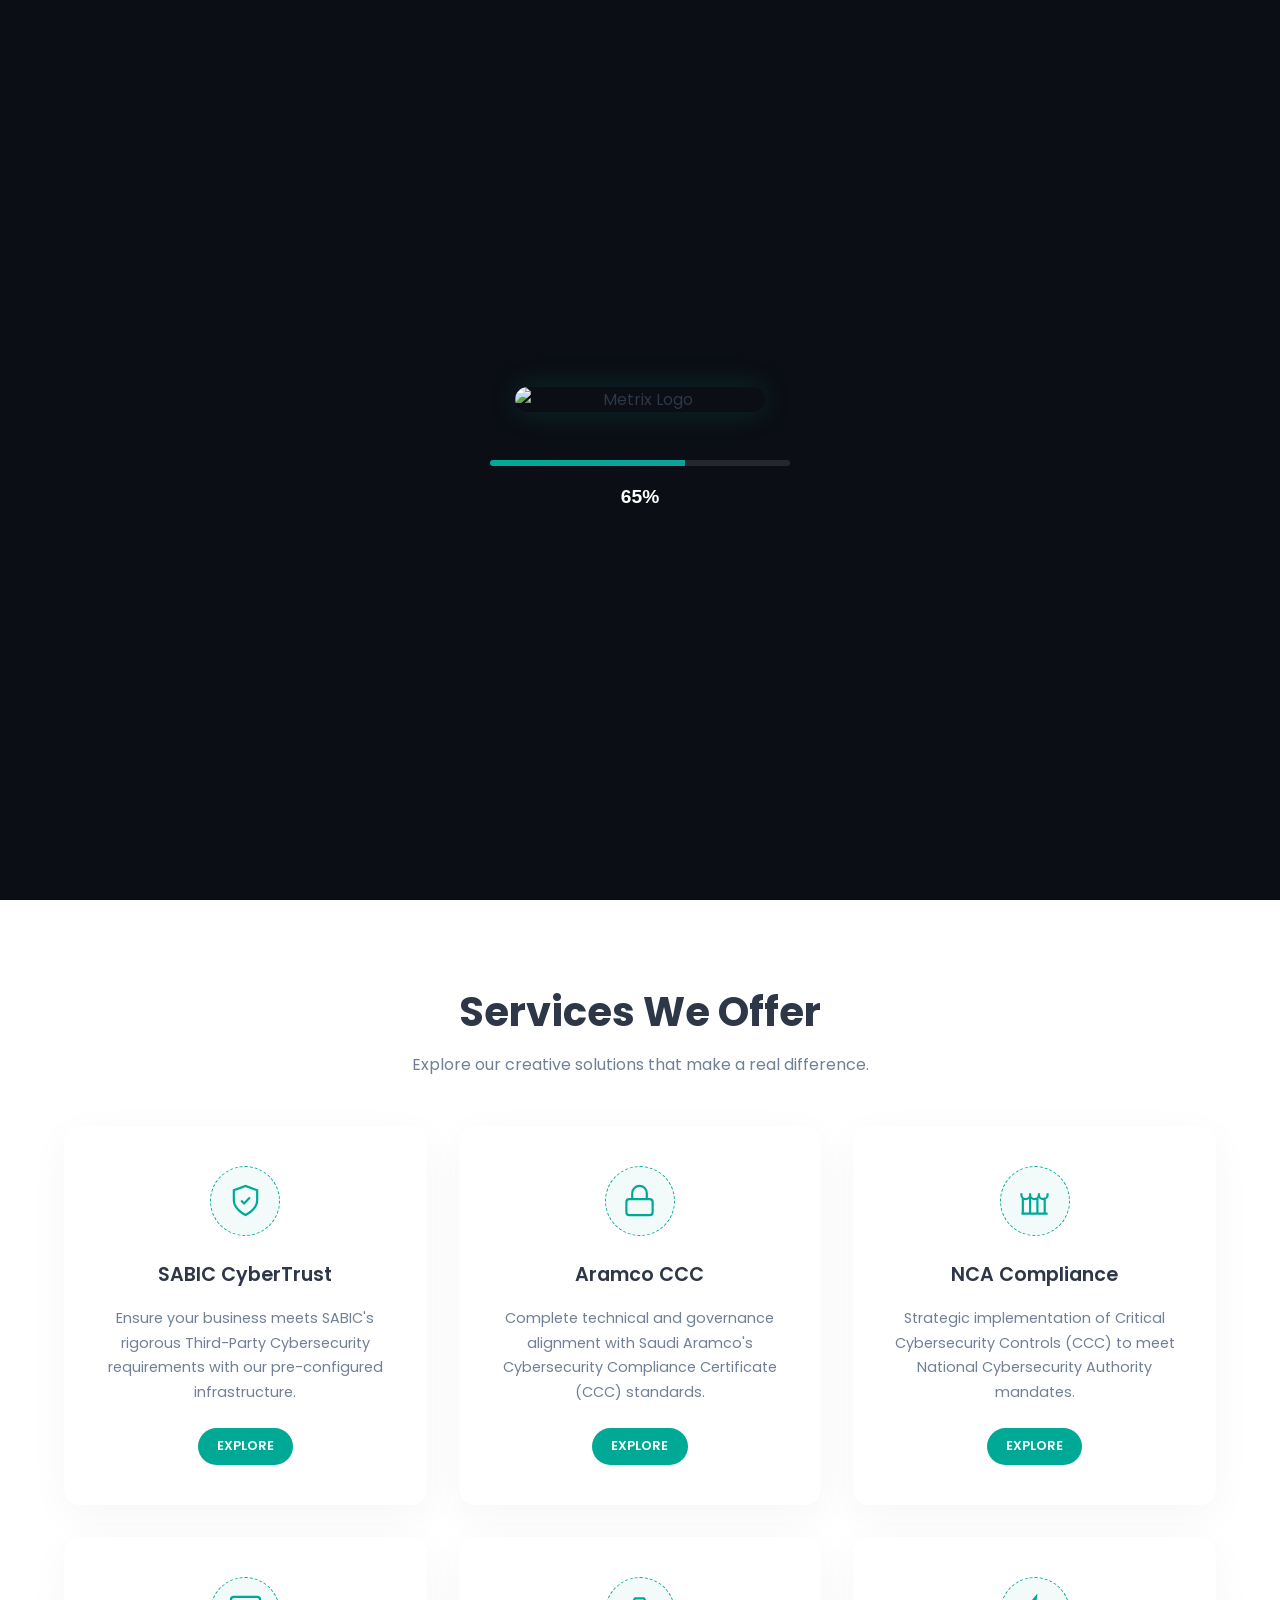
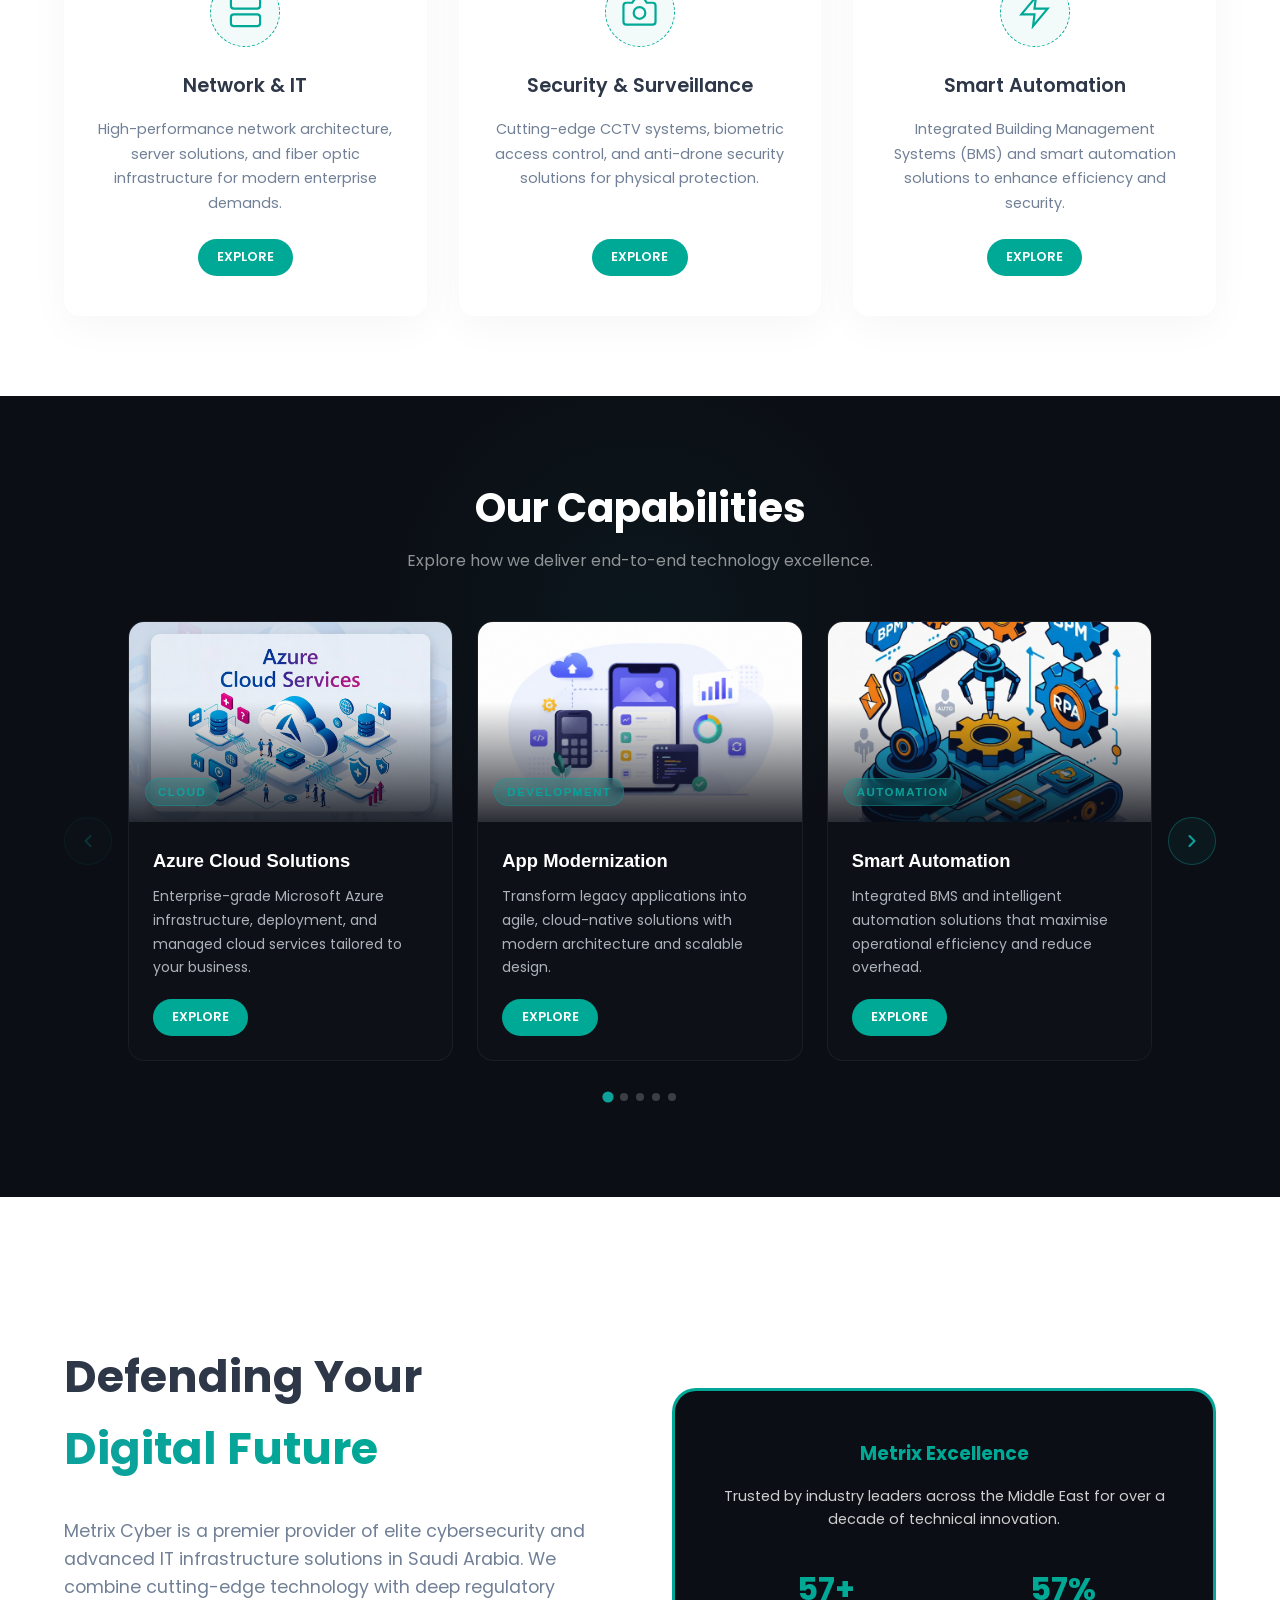
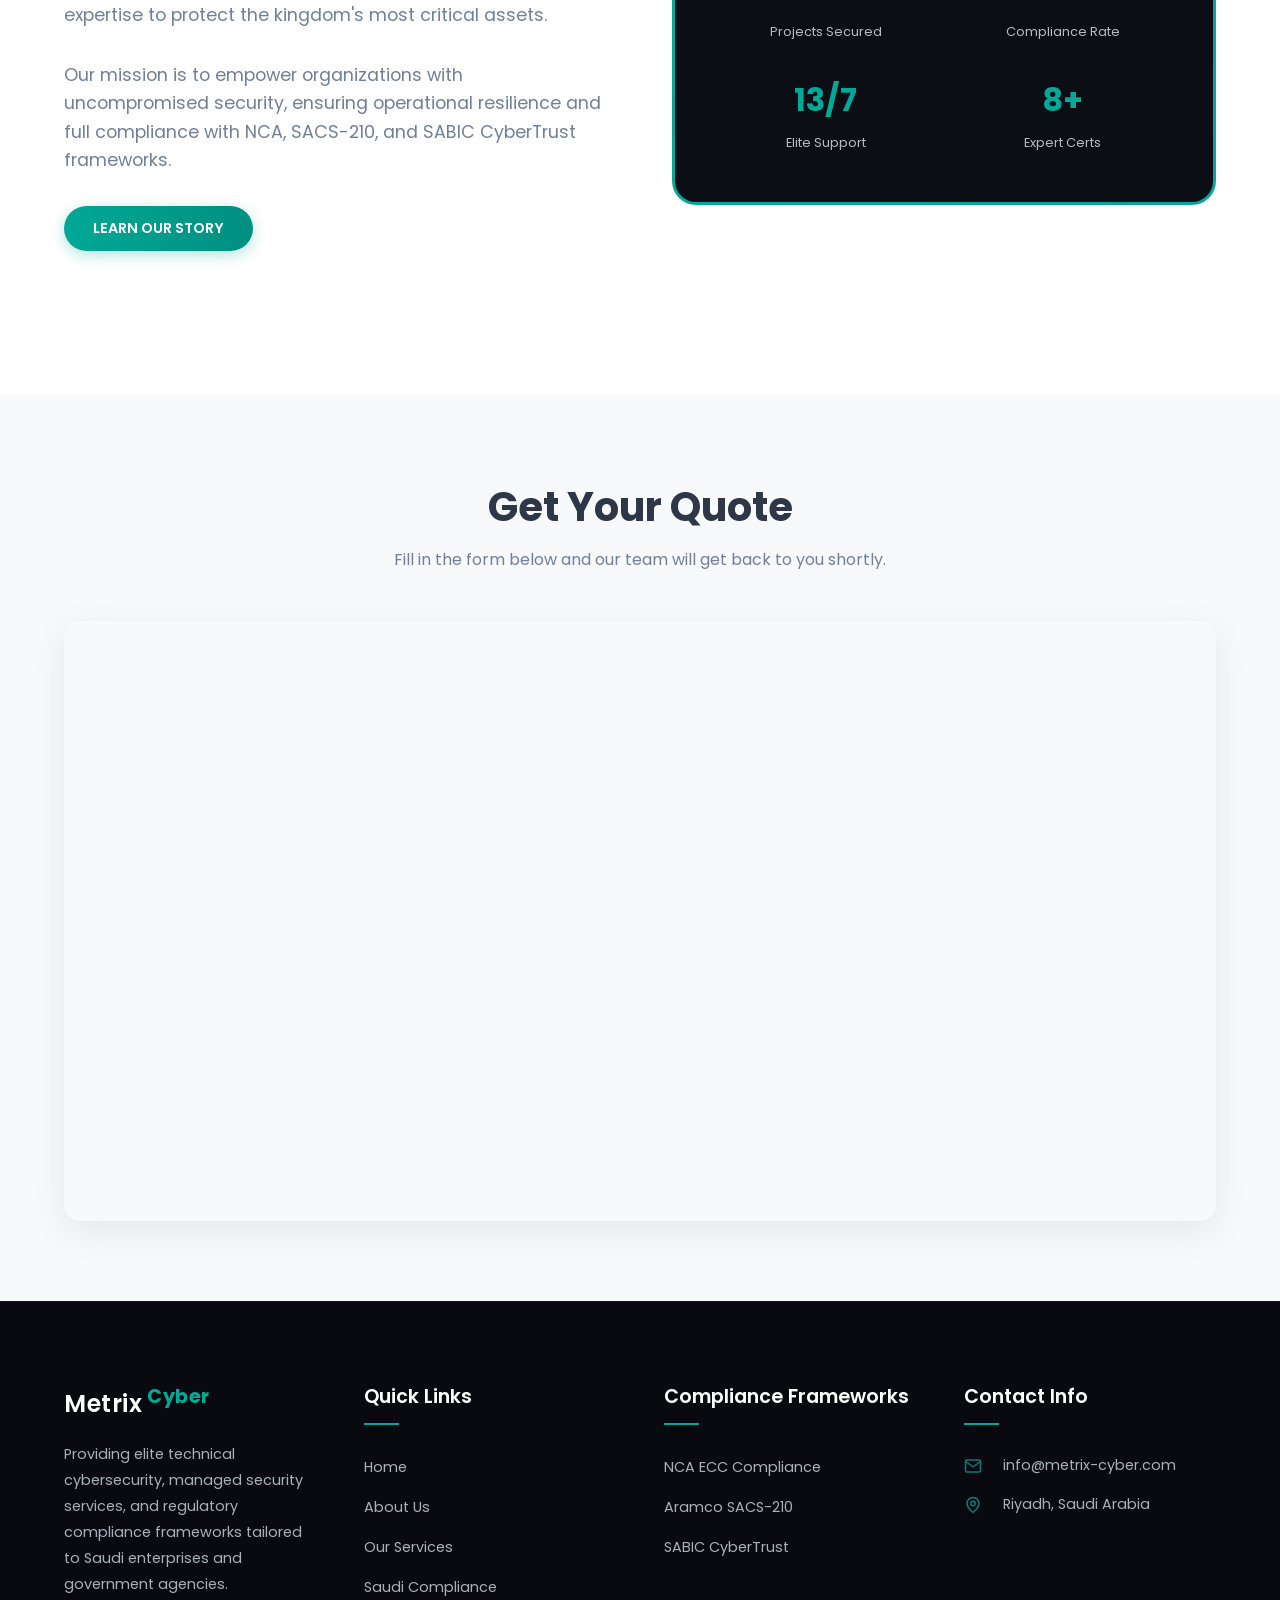
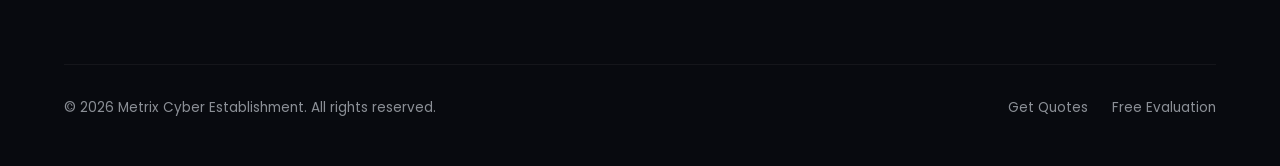
==== commit fdf15ce9: "Remove chatbot.js and its references" ====
--- a/index.html
+++ b/index.html
@@ -483,7 +483,7 @@
 
     <!-- Scripts -->
     <script src="./script.js?v=2"></script>
-    <script src="./chatbot.js?v=2"></script>
+
 </body>
 
 </html>
